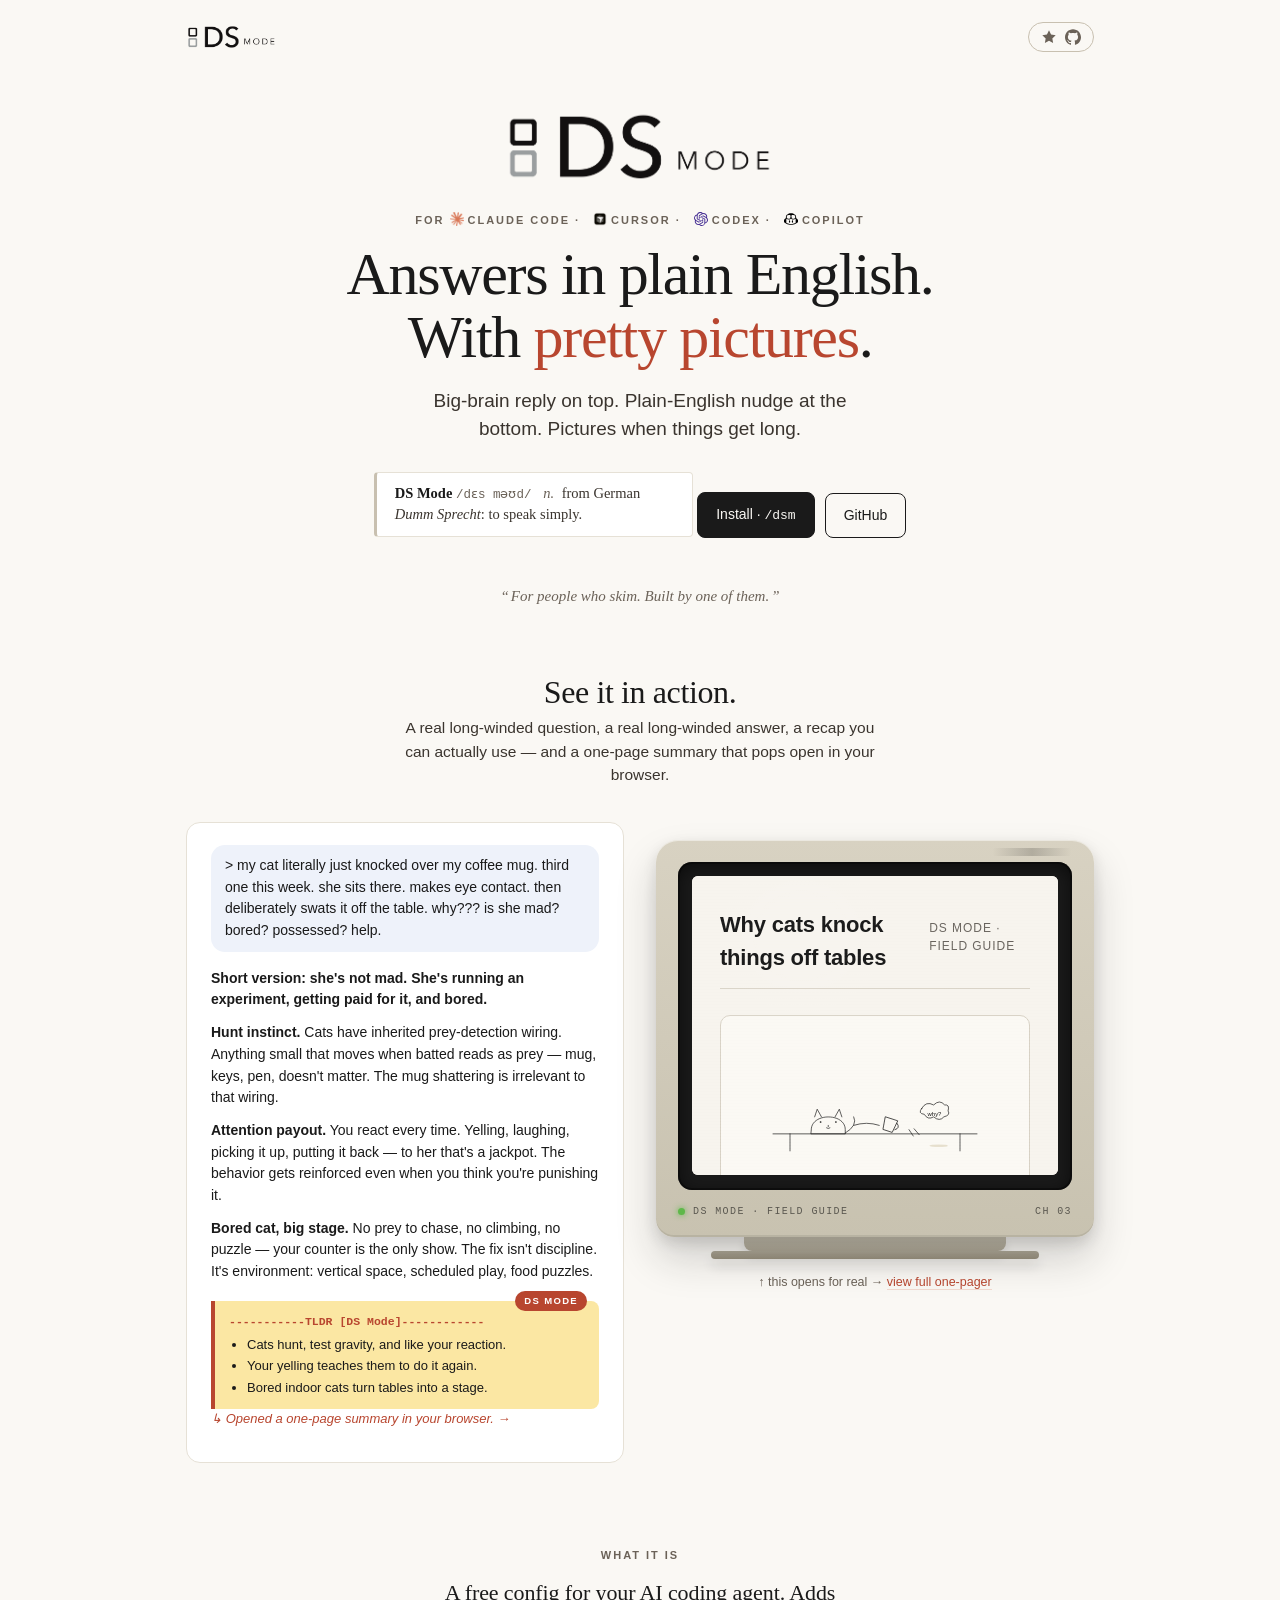
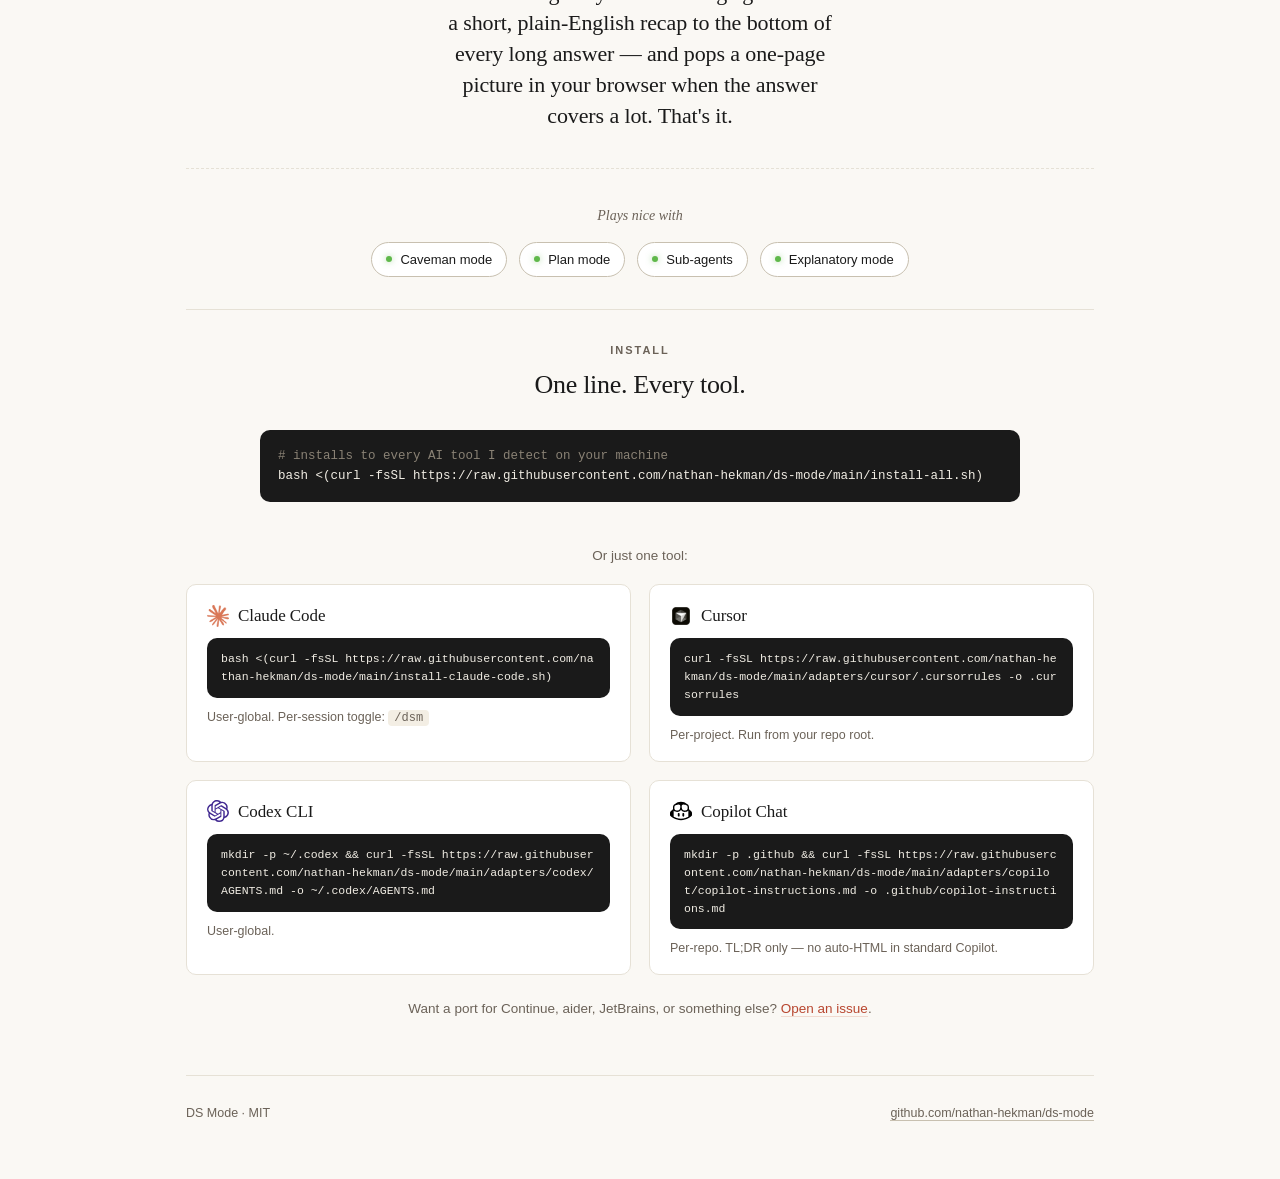
==== docs/index.html @ bc140c91 "DS Mode: initial commit Plain-English output style for Claude Code, Cursor, Codex, and Copilot. Adds" ====
<!doctype html>
<html lang="en">
<head>
<meta charset="utf-8">
<meta name="viewport" content="width=device-width, initial-scale=1">
<title>DS Mode — answers in plain English, with pretty pictures</title>
<meta name="description" content="A Claude Code output style that adds a plain-English TL;DR to every answer, plus an auto one-page visual when things get long. For people who skim.">

<!-- Open Graph (Slack, iMessage, Facebook, LinkedIn) -->
<meta property="og:type" content="website">
<meta property="og:url" content="https://nathan-hekman.github.io/ds-mode/">
<meta property="og:title" content="DS Mode — answers in plain English, with pretty pictures">
<meta property="og:description" content="A Claude Code output style that adds a plain-English TL;DR to every answer, plus an auto one-page visual when things get long.">
<meta property="og:image" content="https://nathan-hekman.github.io/ds-mode/assets/ds-mode-example.png">
<meta property="og:image:alt" content="DS Mode: a Claude Code reply with a plain-English TL;DR recap block at the bottom.">

<!-- Twitter / X -->
<meta name="twitter:card" content="summary_large_image">
<meta name="twitter:title" content="DS Mode — answers in plain English, with pretty pictures">
<meta name="twitter:description" content="A Claude Code output style that adds a plain-English TL;DR to every answer, plus an auto one-page visual when things get long.">
<meta name="twitter:image" content="https://nathan-hekman.github.io/ds-mode/assets/ds-mode-example.png">
<style>
  :root {
    --ink: #1a1a1a;
    --ink-soft: #3a342e;
    --paper: #faf8f4;
    --paper-2: #f3eee4;
    --rule: #e6e1d6;
    --rule-strong: #c8c0b0;
    --muted: #6b6258;
    --accent: #b8462f;
    --accent-soft: #f1d9cf;
    --highlight: #fbe7a3;
  }
  *, *::before, *::after { box-sizing: border-box; }
  img, svg, iframe, pre { max-width: 100%; }
  html, body {
    margin: 0; padding: 0;
    background: var(--paper); color: var(--ink);
    font-family: -apple-system, BlinkMacSystemFont, "SF Pro Text", "Helvetica Neue", Inter, sans-serif;
    font-size: 16px; line-height: 1.5;
    -webkit-font-smoothing: antialiased; -moz-osx-font-smoothing: grayscale;
    overflow-x: hidden;
  }
  ::selection { background: var(--highlight); }
  .wrap { max-width: 980px; margin: 0 auto; padding: 0 36px; }

  /* Top bar */
  .top { padding: 22px 0 0; }
  .top .row { display: flex; justify-content: space-between; align-items: center; }
  .brand { display: inline-flex; align-items: center; gap: 9px; text-decoration: none; color: var(--ink); }
  .brand img { display: block; height: 26px; width: auto; }
  .top a.ghlink { display: inline-flex; align-items: center; gap: 8px; color: var(--muted); padding: 6px 12px; border: 1px solid var(--rule-strong); border-radius: 999px; text-decoration: none; line-height: 0; }
  .top a.ghlink svg { display: block; width: 16px; height: 16px; }
  .top a.ghlink:hover { color: var(--ink); border-color: var(--ink); }

  /* HERO */
  .hero { padding: 56px 0 36px; text-align: center; position: relative; }
  .hero-logo { display: block; margin: 0 auto 26px; height: 78px; width: auto; max-width: 80%; }
  .kicker { font-size: 11px; letter-spacing: 0.18em; text-transform: uppercase; color: var(--muted); font-weight: 600; margin: 0 0 14px; }
  h1 { font-family: "Georgia", serif; font-weight: 500; font-size: 60px; line-height: 1.05; letter-spacing: -0.022em; margin: 0 auto 18px; max-width: none; white-space: normal; }
  h1 .accent { color: var(--accent); position: relative; display: inline-block; }
  h1 .accent::after { content: ""; position: absolute; left: -3%; right: -3%; bottom: 0.04em; height: 0.4em;
    background: var(--highlight); z-index: -1; transform: rotate(-0.4deg); }
  .subhead { font-size: 19px; color: var(--ink-soft); max-width: 44ch; margin: 0 auto 28px; }
  .etym {
    display: inline-block;
    margin: 0 auto 26px;
    padding: 10px 18px;
    background: #fff;
    border: 1px solid var(--rule);
    border-left: 3px solid var(--rule-strong);
    border-radius: 4px;
    font-family: "Georgia", serif;
    font-size: 14.5px;
    color: var(--ink-soft);
    text-align: left;
    max-width: 44ch;
  }
  .etym .term { font-weight: 600; color: var(--ink); }
  .etym .pos { font-style: italic; color: var(--muted); margin: 0 4px; }
  .etym .ipa { font-family: "SF Mono", Menlo, Consolas, monospace; font-size: 12.5px; color: var(--muted); margin-right: 4px; }
  .etym .src { font-style: italic; }
  .cta { display: inline-flex; gap: 10px; align-items: center; flex-wrap: wrap; justify-content: center; }
  .btn { display: inline-block; padding: 11px 18px; border-radius: 8px; font-size: 14px; font-weight: 500;
         text-decoration: none; border: 1px solid var(--ink); color: var(--paper); background: var(--ink);
         transition: transform 0.06s ease; }
  .btn:hover { transform: translateY(-1px); }
  .btn.ghost { background: transparent; color: var(--ink); }
  .btn .mono { font-family: "SF Mono", Menlo, Consolas, monospace; font-size: 13px; }
  .pitch-line { font-family: "Georgia", serif; font-style: italic; font-size: 15px; color: var(--muted); margin: 22px auto 0; max-width: 50ch; }
  .pitch-line::before { content: "“"; margin-right: 2px; }
  .pitch-line::after  { content: "”"; margin-left: 2px; }

  /* SEE IT IN ACTION */
  .action { padding: 30px 0 64px; }
  .action h2 { font-family: "Georgia", serif; font-weight: 500; font-size: 32px; line-height: 1.15; letter-spacing: -0.012em; margin: 0 0 6px; text-align: center; }
  .action .lede { text-align: center; color: var(--ink-soft); font-size: 15.5px; max-width: 56ch; margin: 0 auto 36px; }
  .action .stage { display: grid; grid-template-columns: minmax(0, 1fr) minmax(0, 1fr); gap: 32px; align-items: start; position: relative; }
  .action .chat { background: #fff; border: 1px solid var(--rule); border-radius: 14px; padding: 22px 24px; font-size: 14px; line-height: 1.55; min-width: 0; }
  .action .chat .user-bubble { display: block; background: #eef2fa; padding: 10px 14px; border-radius: 14px; margin: 0 0 16px; font-size: 14px; max-width: 100%; }
  .action .chat .resp p { margin: 0 0 11px; }
  .action .chat .resp p strong { font-weight: 600; }
  .action .chat .tldr-box { margin: 18px 0 0; padding: 12px 14px 10px; background: var(--highlight); border-left: 4px solid var(--accent); border-radius: 0 8px 8px 0; position: relative; }
  .action .chat .tldr-box .tag { position: absolute; top: -10px; right: 12px; background: var(--accent); color: #fff; font-size: 9.5px; letter-spacing: 0.14em; text-transform: uppercase; font-weight: 700; padding: 3px 9px; border-radius: 999px; }
  .action .chat .tldr-box .head { display: block; font-family: "SF Mono", Menlo, Consolas, monospace; color: var(--accent); font-weight: 600; font-size: 11.5px; margin-bottom: 4px; }
  .action .chat .tldr-box ul { margin: 0; padding-left: 18px; font-size: 13px; line-height: 1.5; }
  .action .chat .tldr-box li { margin: 2px 0; }
  .action .chat .opened { margin: 14px 0 0; font-size: 13px; color: var(--accent); font-style: italic; position: relative; }
  .action .chat .opened::before { content: "↳ "; }

  /* CRT */
  .crt-wrap { position: relative; padding-top: 18px; }
  .crt {
    background: linear-gradient(180deg, #d8d2c2 0%, #c8c2b0 100%);
    border-radius: 22px 22px 18px 18px;
    padding: 22px 22px 18px;
    box-shadow:
      inset 0 1px 0 rgba(255,255,255,0.5),
      inset 0 -2px 0 rgba(0,0,0,0.08),
      0 22px 40px rgba(26,26,26,0.18),
      0 6px 14px rgba(26,26,26,0.12);
    position: relative;
  }
  .crt::before {
    content: "";
    position: absolute;
    top: 8px; right: 22px;
    width: 80px; height: 8px;
    background: linear-gradient(90deg, transparent 0%, rgba(0,0,0,0.18) 50%, transparent 100%);
    border-radius: 4px;
  }
  .crt-screen {
    position: relative;
    background: #1a1a1a;
    border-radius: 14px;
    padding: 14px;
    box-shadow: inset 0 0 0 2px rgba(0,0,0,0.4), inset 0 4px 18px rgba(0,0,0,0.6);
    overflow: hidden;
  }
  .crt-screen::after {
    content: "";
    position: absolute; inset: 14px;
    pointer-events: none;
    background:
      repeating-linear-gradient(0deg, rgba(0,0,0,0.06) 0px, rgba(0,0,0,0.06) 1px, transparent 1px, transparent 3px),
      radial-gradient(ellipse at 30% 20%, rgba(255,255,255,0.08) 0%, transparent 60%);
    border-radius: 6px;
    mix-blend-mode: overlay;
    z-index: 2;
  }
  .crt-iframe-wrap {
    position: relative;
    width: 100%;
    aspect-ratio: 880 / 720;
    background: #f7f4ee;
    border-radius: 6px;
    overflow: hidden;
    z-index: 1;
    container-type: inline-size;
  }
  .crt-iframe-wrap iframe {
    position: absolute;
    top: 0; left: 0;
    width: 880px;
    height: 720px;
    border: 0;
    transform-origin: top left;
    transform: scale(calc(100cqw / 880));
    pointer-events: none;
    will-change: transform;
  }
  /* Fallback for browsers without container queries (iOS Safari < 16). JS
     also re-applies a precise scale at end of body. */
  @supports not (container-type: inline-size) {
    .crt-iframe-wrap iframe { transform: scale(0.40); }
  }
  .crt-meta {
    display: flex; justify-content: space-between; align-items: center;
    margin-top: 14px;
    font-family: "SF Mono", Menlo, Consolas, monospace;
    font-size: 10px; letter-spacing: 0.14em; text-transform: uppercase;
    color: rgba(0,0,0,0.55);
  }
  .crt-meta .led { display: inline-flex; align-items: center; gap: 8px; }
  .crt-meta .led::before {
    content: ""; width: 7px; height: 7px; border-radius: 50%;
    background: #5fb84a;
    box-shadow: 0 0 6px #5fb84a;
  }
  .crt-stand {
    width: 60%; margin: 0 auto;
    height: 14px;
    background: linear-gradient(180deg, #c8c2b0 0%, #aea796 100%);
    border-radius: 0 0 8px 8px;
    box-shadow: 0 6px 10px rgba(26,26,26,0.12);
  }
  .crt-base {
    width: 75%; margin: 0 auto;
    height: 8px;
    background: linear-gradient(180deg, #aea796 0%, #968e7c 100%);
    border-radius: 4px;
    box-shadow: 0 8px 12px rgba(26,26,26,0.1);
  }
  .crt-link {
    display: block; margin: 14px auto 0; text-align: center;
    font-size: 12.5px; color: var(--muted);
  }
  .crt-link a { color: var(--accent); text-decoration: none; border-bottom: 1px solid var(--accent-soft); }
  .crt-link a:hover { color: var(--ink); border-bottom-color: var(--ink); }

  /* TILES */

  /* WHAT IT IS */
  .whatitis { padding: 20px 0 36px; text-align: center; }
  .whatitis .kicker { margin-bottom: 14px; }
  .whatitis-body { font-family: "Georgia", serif; font-size: 22px; line-height: 1.4; color: var(--ink); max-width: 36ch; margin: 0 auto; letter-spacing: -0.005em; }

  /* PLAYS NICE WITH */
  .compat { padding: 8px 0 32px; text-align: center; border-top: 1px dashed var(--rule); }
  .compat-label { font-family: "Georgia", serif; font-style: italic; font-size: 14px; color: var(--muted); margin: 28px 0 16px; }
  .compat-row { display: flex; flex-wrap: wrap; justify-content: center; gap: 10px 12px; }
  .chip {
    display: inline-flex; align-items: center; gap: 8px;
    padding: 7px 14px;
    border: 1px solid var(--rule-strong);
    border-radius: 999px;
    background: #fff;
    font-size: 13px;
    color: var(--ink);
  }
  .chip .dot {
    width: 6px; height: 6px; border-radius: 50%;
    background: #5fb84a;
    box-shadow: 0 0 6px rgba(95,184,74,0.5);
  }

  /* INSTALL */
  .install { padding: 32px 0 56px; text-align: center; border-top: 1px solid var(--rule); }
  .install .kicker { margin-bottom: 6px; }
  .install h2 { font-family: "Georgia", serif; font-weight: 500; font-size: 26px; letter-spacing: -0.012em; margin: 0 0 26px; }
  .install-grid { display: grid; grid-template-columns: repeat(2, minmax(0, 1fr)); gap: 18px; text-align: left; }
  .install-card { border: 1px solid var(--rule); border-radius: 10px; background: #fff; padding: 18px 20px 16px; display: flex; flex-direction: column; }
  .install-card h4 { font-family: "Georgia", serif; font-weight: 500; font-size: 17px; letter-spacing: -0.005em; margin: 0 0 10px; display: flex; align-items: center; gap: 9px; }
  .install-card h4 img { width: 22px; height: 22px; display: block; object-fit: contain; }
  .kicker .ki { width: 14px; height: 14px; display: inline-block; vertical-align: -2px; object-fit: contain; margin: 0 4px 0 8px; }
  .kicker .ki:first-of-type { margin-left: 0; }
  .install-card .code-block { display: block; min-width: 0; margin: 0 0 10px; padding: 12px 14px; font-size: 11.5px; line-height: 1.55; white-space: pre; overflow-x: auto; }
  .install-all { max-width: 760px; margin: 0 auto; }
  .install-all .code-block { display: block; min-width: 0; padding: 16px 18px; font-size: 12.5px; line-height: 1.6; text-align: left; }
  .code-block.one-line { white-space: pre-wrap; word-break: break-all; overflow-wrap: anywhere; overflow-x: auto; }
  .install-card { overflow: hidden; }
  .install-all { overflow: hidden; }
  .install-card .install-note { font-size: 12.5px; color: var(--muted); margin: 0; }
  .install-card .install-note code { font-family: "SF Mono", Menlo, Consolas, monospace; background: var(--paper-2); padding: 1px 6px; border-radius: 4px; font-size: 12px; }
  .code-block { display: inline-block; text-align: left; background: #1a1a1a; color: #f1ede4; border-radius: 10px; padding: 16px 22px;
    font-family: "SF Mono", Menlo, Consolas, monospace; font-size: 13px; line-height: 1.65; margin: 0 0 12px; min-width: 360px; }
  .code-block .c { color: #8a8275; }
  .code-block .k { color: #d6b07a; }
  .install .note { color: var(--muted); font-size: 13.5px; margin: 8px 0 0; }
  .install .note code { font-family: "SF Mono", Menlo, Consolas, monospace; background: var(--paper-2); padding: 1px 6px; border-radius: 4px; font-size: 12.5px; }

  /* FOOTER */
  .foot { padding: 28px 0 56px; border-top: 1px solid var(--rule); display: flex; justify-content: space-between; align-items: center; color: var(--muted); font-size: 12.5px; }
  .foot a { color: var(--muted); text-decoration: none; border-bottom: 1px solid var(--rule-strong); }
  .foot a:hover { color: var(--ink); border-bottom-color: var(--ink); }

  @media (max-width: 760px) {
    .wrap { padding: 0 24px; }
    h1 { font-size: 42px; }
    .install-grid { grid-template-columns: minmax(0, 1fr); gap: 16px; }
    .action .stage { grid-template-columns: minmax(0, 1fr); gap: 32px; }
    .hero { padding: 56px 0 44px; }
    .hero-logo { height: 70px; margin-bottom: 24px; }
    .kicker { font-size: 10.5px; letter-spacing: 0.16em; margin-bottom: 22px; }
    .kicker .ki { width: 12px; height: 12px; margin: 0 4px 0 6px; vertical-align: -1px; }
    .kicker .kicker-for { display: none; }
    .subhead { font-size: 17px; line-height: 1.5; margin-bottom: 30px; }
    .pitch-line { font-size: 14px; margin-top: 24px; }
    section { padding: 56px 0; }
    .action { padding: 24px 0 56px; }
    .action h2 { font-size: 28px; margin-bottom: 10px; }
    .action .lede { font-size: 15px; line-height: 1.55; margin-bottom: 32px; }
    .install h2 { font-size: 24px; margin-bottom: 28px; }
    .install-card { padding: 18px 20px 16px; }
    .install-card .code-block { font-size: 11px; padding: 12px 14px; }
    .top { padding: 20px 0 0; }
  }
  @media (max-width: 480px) {
    .wrap { padding: 0 20px; }
    h1 { font-size: 34px; line-height: 1.05; max-width: 100%; margin-bottom: 22px; }
    .hero { padding: 44px 0 36px; }
    .hero-logo { height: 56px; margin-bottom: 22px; }
    .kicker { font-size: 10px; letter-spacing: 0.14em; }
    .kicker .ki { display: none; }
    .subhead, .pitch-line, .action .lede { max-width: 100%; }
    .subhead { font-size: 16px; }
    .crt { padding: 16px 16px 14px; border-radius: 18px 18px 14px 14px; }
    .crt-screen { padding: 10px; }
    .crt-meta { font-size: 9px; margin-top: 10px; }
    .action .chat { padding: 20px 22px; font-size: 14px; }
    .action .chat .user-bubble { padding: 12px 16px; margin-bottom: 18px; }
    .action .chat .resp p { margin-bottom: 11px; line-height: 1.55; }
    .install-all .code-block { font-size: 10.5px; padding: 12px 14px; word-break: break-all; }
    .install-card .code-block { font-size: 10.5px; padding: 10px 12px; word-break: break-all; }
    .top a.ghlink { padding: 5px 10px; }
    .top a.ghlink svg { width: 14px; height: 14px; }
    section { padding: 44px 0; }
  }
</style>
</head>
<body>

<header class="top">
  <div class="wrap row">
    <a class="brand" href="/ds-mode/">
      <img src="assets/ds-mode-logo.png" alt="DS Mode">
    </a>
    <a class="ghlink" href="https://github.com/nathan-hekman/ds-mode" target="_blank" rel="noopener" aria-label="Star on GitHub">
      <svg viewBox="0 0 24 24" fill="currentColor" aria-hidden="true"><path d="M12 2l3.09 6.26L22 9.27l-5 4.87 1.18 6.88L12 17.77l-6.18 3.25L7 14.14 2 9.27l6.91-1.01L12 2z"/></svg>
      <svg viewBox="0 0 24 24" fill="currentColor" aria-hidden="true"><path d="M12 .297c-6.63 0-12 5.373-12 12 0 5.303 3.438 9.8 8.205 11.385.6.113.82-.258.82-.577 0-.285-.01-1.04-.015-2.04-3.338.724-4.042-1.61-4.042-1.61-.546-1.385-1.335-1.755-1.335-1.755-1.087-.744.084-.729.084-.729 1.205.084 1.838 1.236 1.838 1.236 1.07 1.835 2.809 1.305 3.495.998.108-.776.417-1.305.76-1.605-2.665-.305-5.467-1.334-5.467-5.93 0-1.31.465-2.38 1.235-3.22-.135-.303-.54-1.523.105-3.176 0 0 1.005-.322 3.3 1.23.96-.267 1.98-.4 3-.405 1.02.005 2.04.138 3 .405 2.28-1.552 3.285-1.23 3.285-1.23.645 1.653.24 2.873.12 3.176.765.84 1.23 1.91 1.23 3.22 0 4.61-2.805 5.625-5.475 5.92.42.36.81 1.096.81 2.22 0 1.606-.015 2.896-.015 3.286 0 .315.21.69.825.57C20.565 22.092 24 17.592 24 12.297c0-6.627-5.373-12-12-12"/></svg>
    </a>
  </div>
</header>

<div class="wrap">

  <!-- HERO -->
  <section class="hero">
    <img class="hero-logo" src="assets/ds-mode-logo.png" alt="DS Mode">
    <p class="kicker"><span class="kicker-for">For </span><img class="ki" src="assets/icon-claude.png" alt="">Claude Code · <img class="ki" src="assets/icon-cursor.png" alt="">Cursor · <img class="ki" src="assets/icon-codex.svg" alt="">Codex · <img class="ki" src="assets/icon-copilot.svg" alt="">Copilot</p>
    <h1>Answers in plain English.<br>With <span class="accent">pretty pictures</span>.</h1>
    <p class="subhead">Big-brain reply on top. Plain-English nudge at the bottom. Pictures when things get long.</p>
    <p class="etym">
      <span class="term">DS Mode</span>
      <span class="ipa">/dɛs məʊd/</span>
      <span class="pos">n.</span>
      from German <span class="src">Dumm Sprecht</span>: to speak simply.
    </p>
    <div class="cta">
      <a class="btn" href="#install">Install · <span class="mono">/dsm</span></a>
      <a class="btn ghost" href="https://github.com/nathan-hekman/ds-mode" target="_blank" rel="noopener">GitHub</a>
    </div>
    <p class="pitch-line">For people who skim. Built by one of them.</p>
  </section>

  <!-- SEE IT IN ACTION -->
  <section class="action">
    <h2>See it in action.</h2>
    <p class="lede">A real long-winded question, a real long-winded answer, a recap you can actually use — and a one-page summary that pops open in your browser.</p>

    <div class="stage">
      <!-- Chat thread -->
      <div class="chat">
        <div class="user-bubble">&gt; my cat literally just knocked over my coffee mug. third one this week. she sits there. makes eye contact. then deliberately swats it off the table. why??? is she mad? bored? possessed? help.</div>

        <div class="resp">
          <p><strong>Short version: she's not mad. She's running an experiment, getting paid for it, and bored.</strong></p>
          <p><strong>Hunt instinct.</strong> Cats have inherited prey-detection wiring. Anything small that moves when batted reads as prey — mug, keys, pen, doesn't matter. The mug shattering is irrelevant to that wiring.</p>
          <p><strong>Attention payout.</strong> You react every time. Yelling, laughing, picking it up, putting it back — to her that's a jackpot. The behavior gets reinforced even when you think you're punishing it.</p>
          <p><strong>Bored cat, big stage.</strong> No prey to chase, no climbing, no puzzle — your counter is the only show. The fix isn't discipline. It's environment: vertical space, scheduled play, food puzzles.</p>

          <div class="tldr-box">
            <span class="tag">DS Mode</span>
            <span class="head">-----------TLDR [DS Mode]------------</span>
            <ul>
              <li>Cats hunt, test gravity, and like your reaction.</li>
              <li>Your yelling teaches them to do it again.</li>
              <li>Bored indoor cats turn tables into a stage.</li>
            </ul>
          </div>
          <p class="opened">Opened a one-page summary in your browser. →</p>
        </div>
      </div>

      <!-- CRT mock with the actual one-pager inside -->
      <div class="crt-wrap">
        <div class="crt">
          <div class="crt-screen">
            <div class="crt-iframe-wrap">
              <iframe src="example-cat-popup.html" title="DS Mode one-page summary: Why cats knock things off tables" scrolling="no" sandbox="allow-same-origin"></iframe>
            </div>
          </div>
          <div class="crt-meta">
            <span class="led">DS Mode · field guide</span>
            <span>CH 03</span>
          </div>
        </div>
        <div class="crt-stand"></div>
        <div class="crt-base"></div>
        <p class="crt-link">↑ this opens for real → <a href="example-cat-popup.html" target="_blank" rel="noopener">view full one-pager</a></p>
      </div>
    </div>
  </section>

  <!-- WHAT IT IS -->
  <section class="whatitis">
    <p class="kicker">What it is</p>
    <p class="whatitis-body">A free config for your AI coding agent. Adds a short, plain-English recap to the bottom of every long answer — and pops a one-page picture in your browser when the answer covers a lot. That's it.</p>
  </section>

  <!-- PLAYS NICE WITH -->
  <section class="compat">
    <p class="compat-label">Plays nice with</p>
    <div class="compat-row">
      <span class="chip"><span class="dot"></span>Caveman mode</span>
      <span class="chip"><span class="dot"></span>Plan mode</span>
      <span class="chip"><span class="dot"></span>Sub-agents</span>
      <span class="chip"><span class="dot"></span>Explanatory mode</span>
    </div>
  </section>

  <!-- INSTALL -->
  <section class="install" id="install">
    <p class="kicker">Install</p>
    <h2>One line. Every tool.</h2>

    <div class="install-all">
<pre class="code-block one-line"><span class="c"># installs to every AI tool I detect on your machine</span>
bash &lt;(curl -fsSL https://raw.githubusercontent.com/nathan-hekman/ds-mode/main/install-all.sh)</pre>
    </div>

    <p class="note" style="margin: 32px 0 18px;">Or just one tool:</p>

    <div class="install-grid">
      <div class="install-card">
        <h4><img src="assets/icon-claude.png" alt="">Claude Code</h4>
<pre class="code-block one-line">bash &lt;(curl -fsSL https://raw.githubusercontent.com/nathan-hekman/ds-mode/main/install-claude-code.sh)</pre>
        <p class="install-note">User-global. Per-session toggle: <code>/dsm</code></p>
      </div>

      <div class="install-card">
        <h4><img src="assets/icon-cursor.png" alt="">Cursor</h4>
<pre class="code-block one-line">curl -fsSL https://raw.githubusercontent.com/nathan-hekman/ds-mode/main/adapters/cursor/.cursorrules -o .cursorrules</pre>
        <p class="install-note">Per-project. Run from your repo root.</p>
      </div>

      <div class="install-card">
        <h4><img src="assets/icon-codex.svg" alt="">Codex CLI</h4>
<pre class="code-block one-line">mkdir -p ~/.codex && curl -fsSL https://raw.githubusercontent.com/nathan-hekman/ds-mode/main/adapters/codex/AGENTS.md -o ~/.codex/AGENTS.md</pre>
        <p class="install-note">User-global.</p>
      </div>

      <div class="install-card">
        <h4><img src="assets/icon-copilot.svg" alt="">Copilot Chat</h4>
<pre class="code-block one-line">mkdir -p .github && curl -fsSL https://raw.githubusercontent.com/nathan-hekman/ds-mode/main/adapters/copilot/copilot-instructions.md -o .github/copilot-instructions.md</pre>
        <p class="install-note">Per-repo. TL;DR only — no auto-HTML in standard Copilot.</p>
      </div>
    </div>

    <p class="note" style="margin-top:24px;">Want a port for Continue, aider, JetBrains, or something else? <a href="https://github.com/nathan-hekman/ds-mode/issues" target="_blank" rel="noopener" style="color:var(--accent); text-decoration:none; border-bottom:1px solid var(--accent-soft);">Open an issue</a>.</p>
  </section>

  <!-- FOOTER -->
  <footer class="foot">
    <span>DS Mode · MIT</span>
    <span><a href="https://github.com/nathan-hekman/ds-mode" target="_blank" rel="noopener">github.com/nathan-hekman/ds-mode</a></span>
  </footer>

</div>

<script>
  // Belt-and-suspenders scale for the CRT iframe. CSS container queries
  // handle this natively in modern browsers; this script is the fallback
  // for older iOS Safari + a re-run hook for layout shifts after load.
  (function () {
    var wrap = document.querySelector('.crt-iframe-wrap');
    var ifr = wrap && wrap.querySelector('iframe');
    if (!wrap || !ifr) return;
    var NATURAL = 880;
    var supportsContainerQ = false;
    try { supportsContainerQ = CSS && CSS.supports && CSS.supports('container-type: inline-size'); } catch (e) {}
    function fit() {
      var w = wrap.clientWidth;
      if (!w) return;
      // If container queries work, leave the CSS-driven scale alone — it
      // tracks the actual rendered width with no script involvement.
      if (supportsContainerQ) return;
      ifr.style.transform = 'scale(' + (w / NATURAL) + ')';
    }
    fit();
    if (ifr.addEventListener) ifr.addEventListener('load', fit);
    if (document.readyState !== 'complete') window.addEventListener('load', fit);
    window.addEventListener('resize', fit);
    window.addEventListener('orientationchange', fit);
    setTimeout(fit, 100);
    setTimeout(fit, 600);
    if (typeof ResizeObserver === 'function') {
      try { new ResizeObserver(fit).observe(wrap); } catch (e) {}
    }
  })();
</script>
</body>
</html>
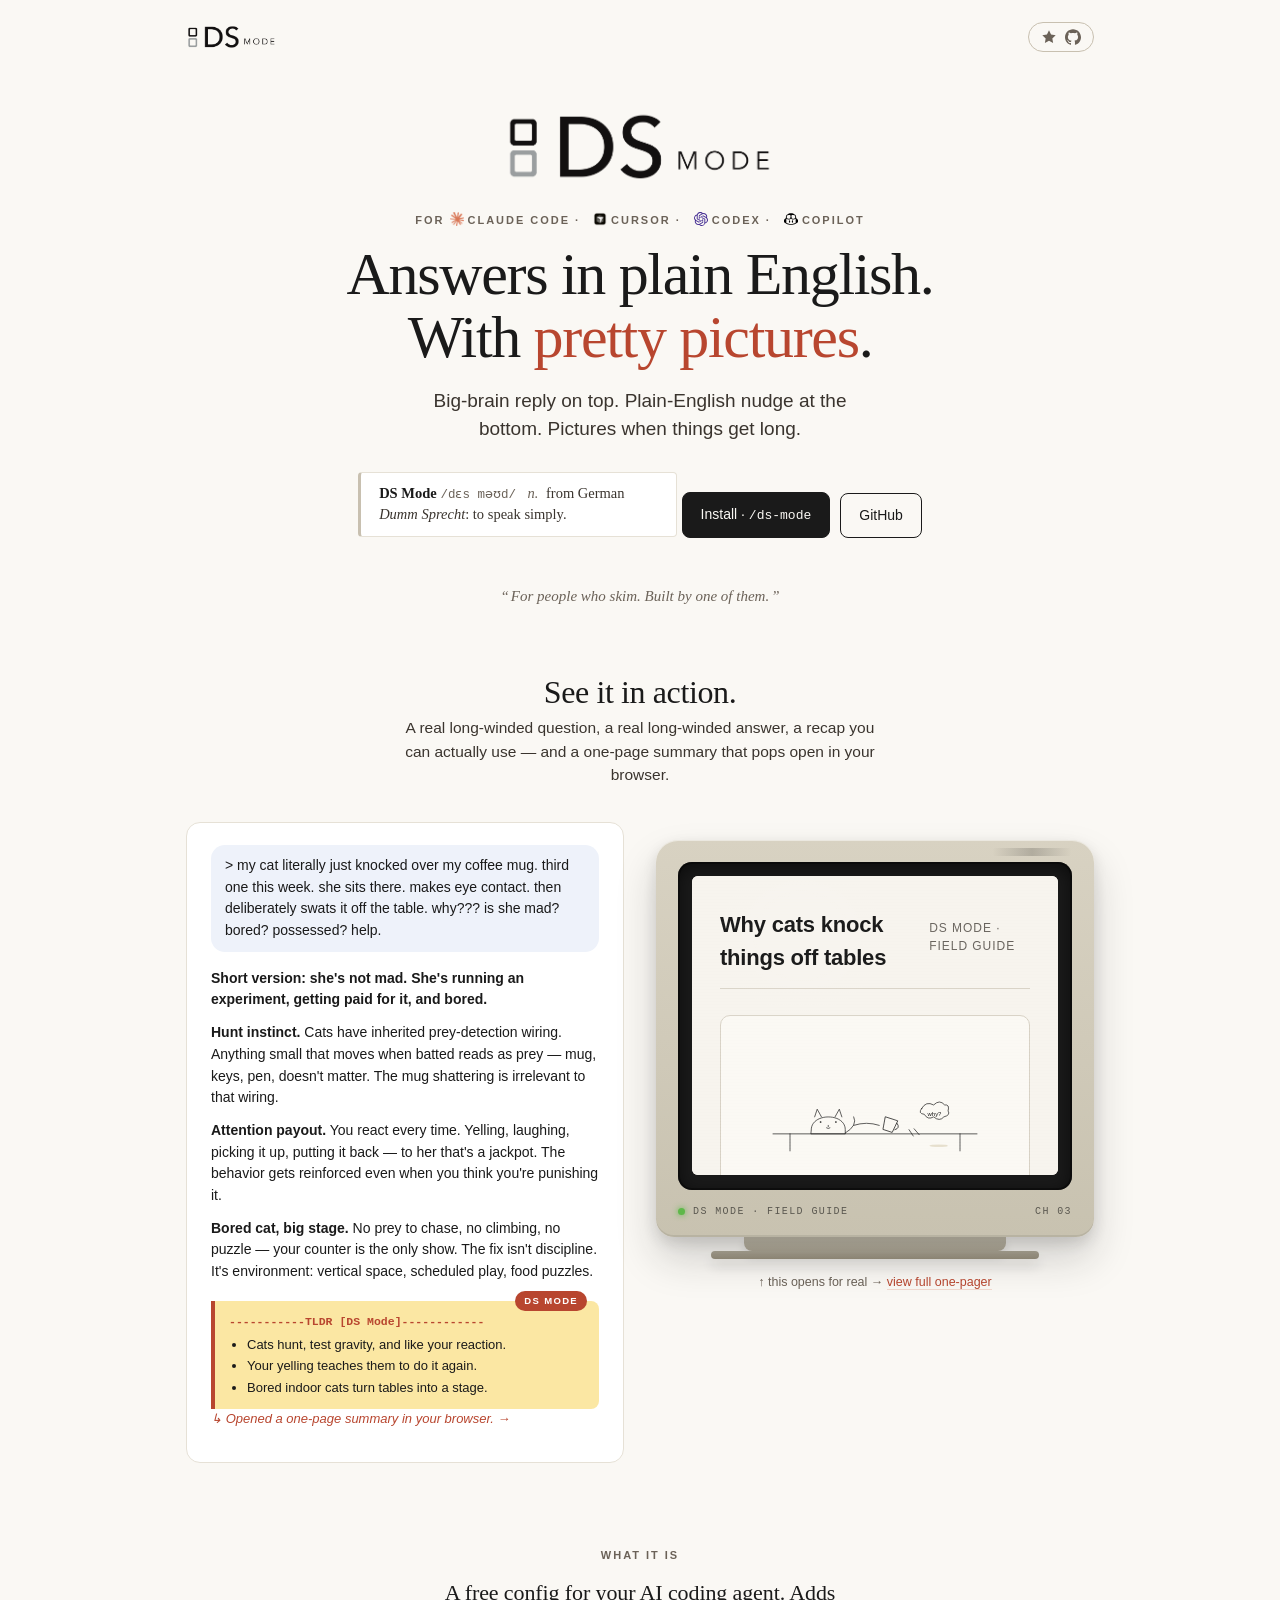
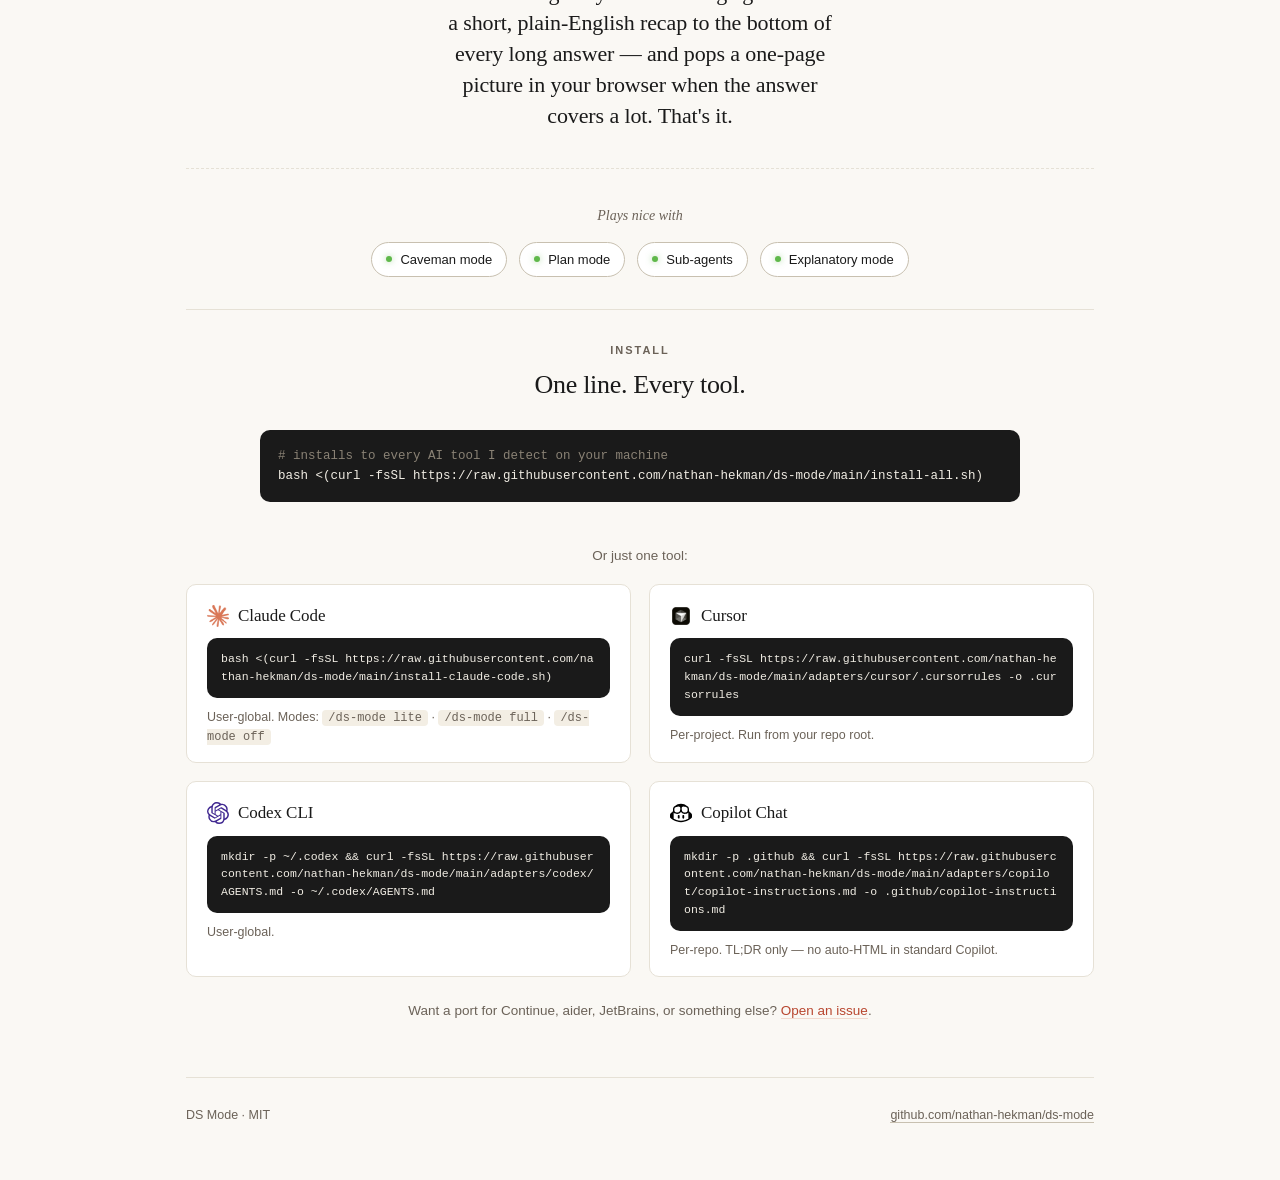
==== commit 604fa926: "docs: sync landing page to v1.0.0 (lite/full/off modes)" ====
--- a/docs/index.html
+++ b/docs/index.html
@@ -338,7 +338,7 @@
       from German <span class="src">Dumm Sprecht</span>: to speak simply.
     </p>
     <div class="cta">
-      <a class="btn" href="#install">Install · <span class="mono">/dsm</span></a>
+      <a class="btn" href="#install">Install · <span class="mono">/ds-mode</span></a>
       <a class="btn ghost" href="https://github.com/nathan-hekman/ds-mode" target="_blank" rel="noopener">GitHub</a>
     </div>
     <p class="pitch-line">For people who skim. Built by one of them.</p>
@@ -426,7 +426,7 @@
       <div class="install-card">
         <h4><img src="assets/icon-claude.png" alt="">Claude Code</h4>
 <pre class="code-block one-line">bash &lt;(curl -fsSL https://raw.githubusercontent.com/nathan-hekman/ds-mode/main/install-claude-code.sh)</pre>
-        <p class="install-note">User-global. Per-session toggle: <code>/dsm</code></p>
+        <p class="install-note">User-global. Modes: <code>/ds-mode lite</code> · <code>/ds-mode full</code> · <code>/ds-mode off</code></p>
       </div>
 
       <div class="install-card">
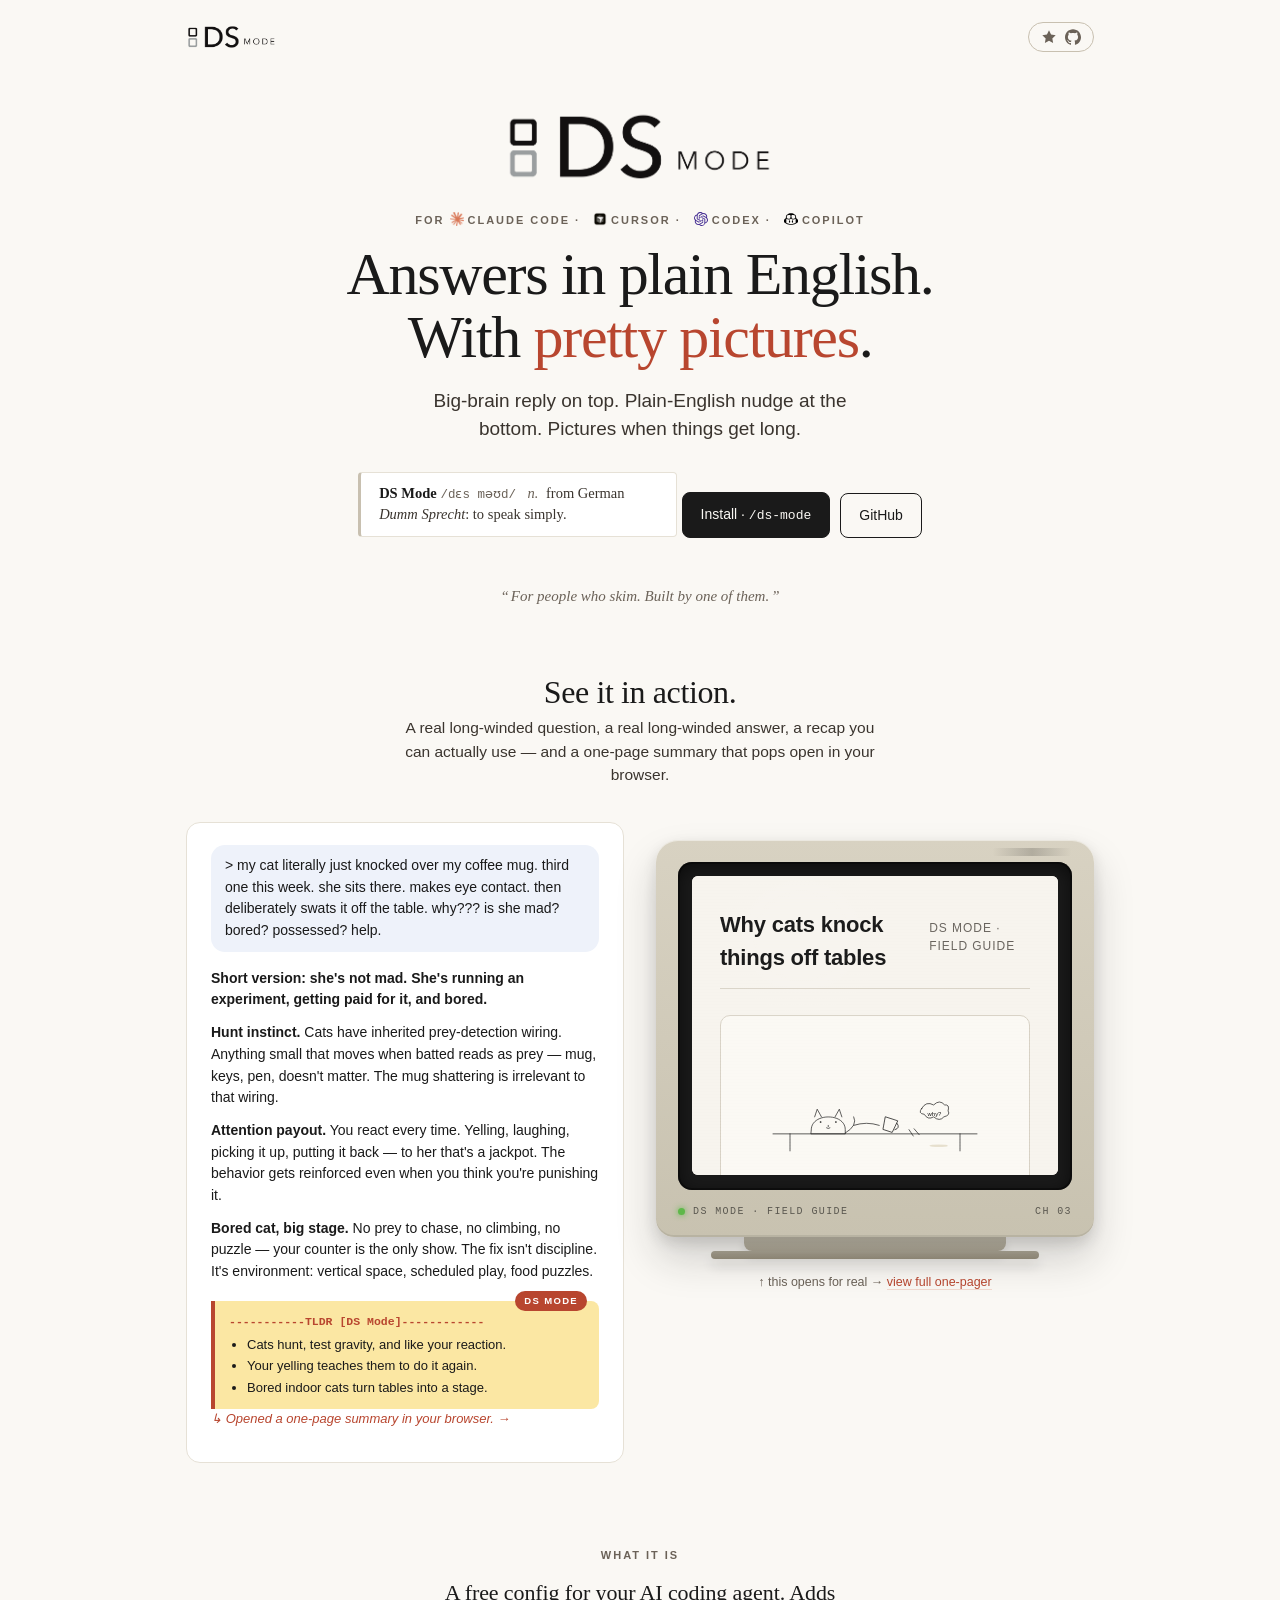
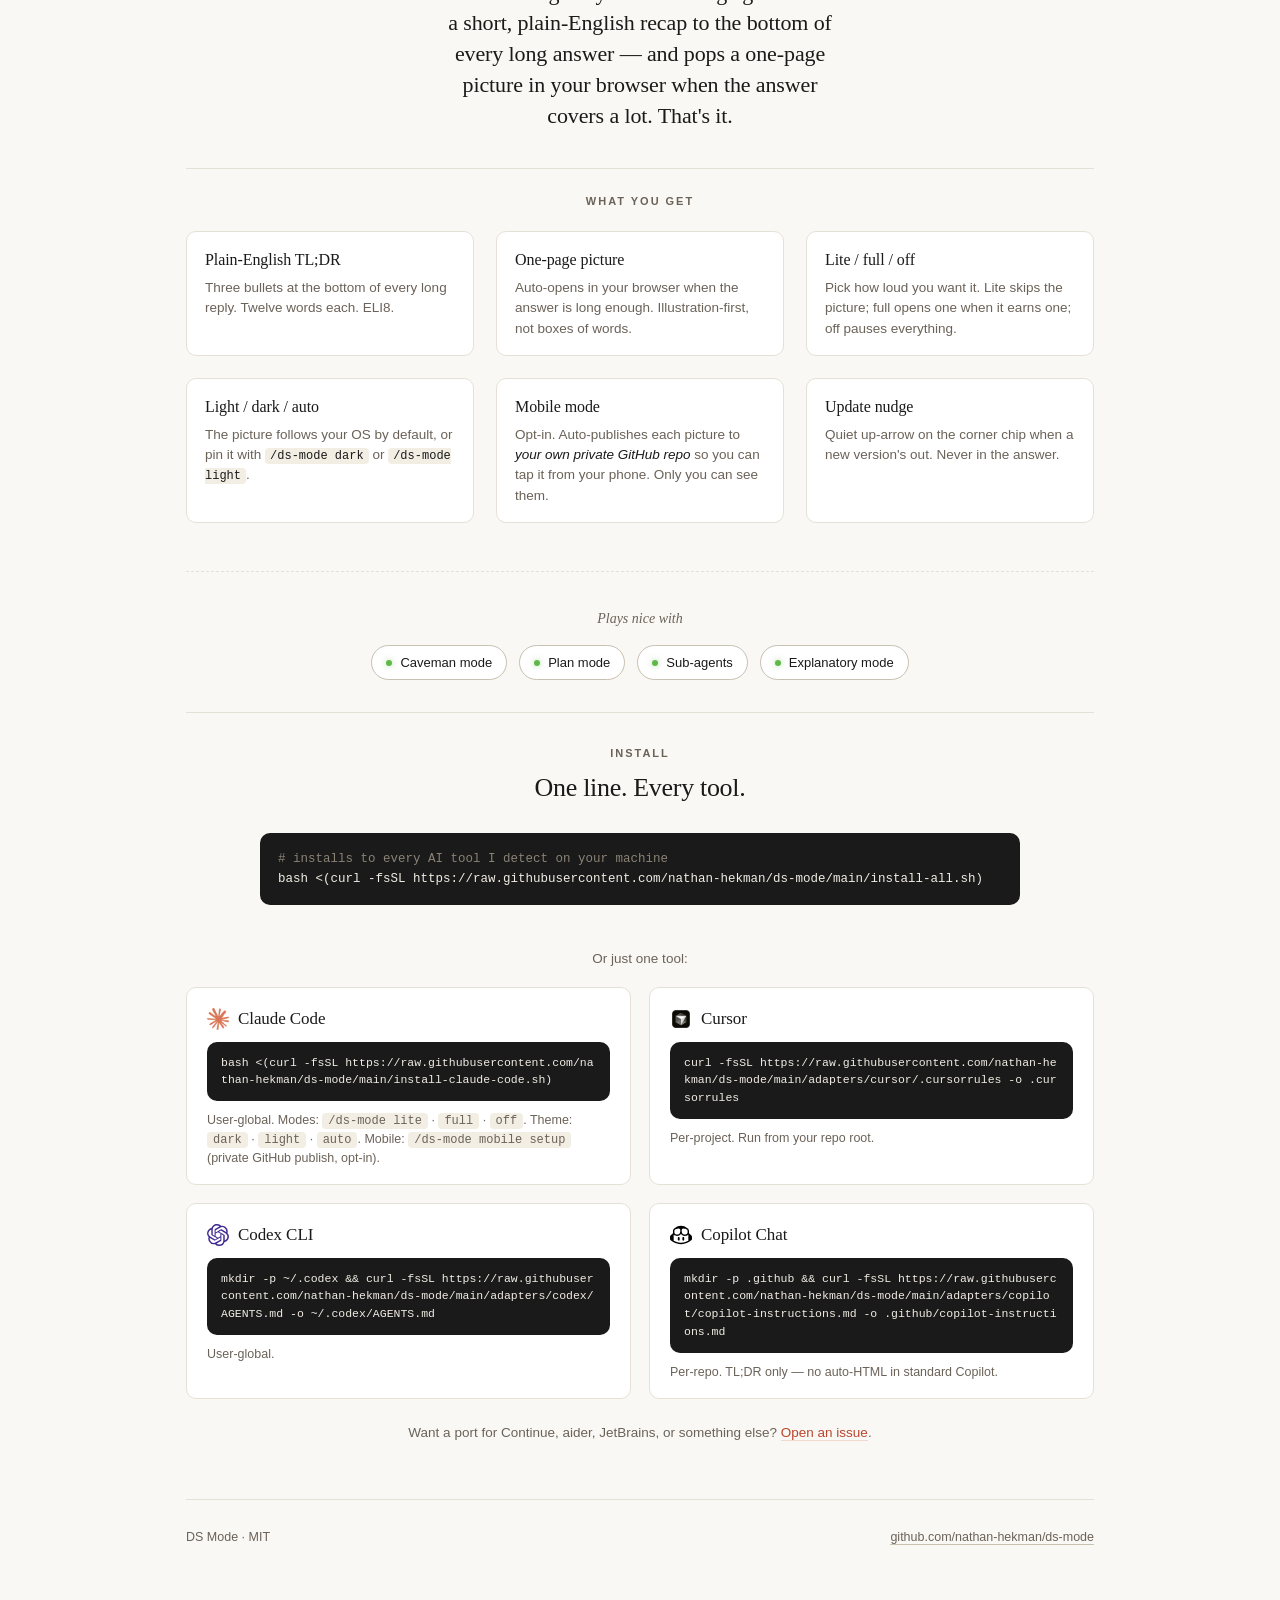
==== commit 1853fd3a: "docs: v1.4.0 sweep — README, INSTALL, landing page caught up Six versions of feature work without pr" ====
--- a/docs/index.html
+++ b/docs/index.html
@@ -4,20 +4,20 @@
 <meta charset="utf-8">
 <meta name="viewport" content="width=device-width, initial-scale=1">
 <title>DS Mode — answers in plain English, with pretty pictures</title>
-<meta name="description" content="A Claude Code output style that adds a plain-English TL;DR to every answer, plus an auto one-page visual when things get long. For people who skim.">
+<meta name="description" content="A Claude Code plugin (v1.0.0) that adds a plain-English TL;DR to every answer, plus an auto one-page visual when things get long. Modes: lite (TLDR only) · full (TLDR + auto HTML, default) · off. For people who skim.">
 
 <!-- Open Graph (Slack, iMessage, Facebook, LinkedIn) -->
 <meta property="og:type" content="website">
 <meta property="og:url" content="https://nathan-hekman.github.io/ds-mode/">
 <meta property="og:title" content="DS Mode — answers in plain English, with pretty pictures">
-<meta property="og:description" content="A Claude Code output style that adds a plain-English TL;DR to every answer, plus an auto one-page visual when things get long.">
+<meta property="og:description" content="A Claude Code plugin (v1.0.0) that adds a plain-English TL;DR to every answer, plus an auto one-page visual when things get long. Modes: lite · full · off.">
 <meta property="og:image" content="https://nathan-hekman.github.io/ds-mode/assets/ds-mode-example.png">
 <meta property="og:image:alt" content="DS Mode: a Claude Code reply with a plain-English TL;DR recap block at the bottom.">
 
 <!-- Twitter / X -->
 <meta name="twitter:card" content="summary_large_image">
 <meta name="twitter:title" content="DS Mode — answers in plain English, with pretty pictures">
-<meta name="twitter:description" content="A Claude Code output style that adds a plain-English TL;DR to every answer, plus an auto one-page visual when things get long.">
+<meta name="twitter:description" content="A Claude Code plugin (v1.0.0) that adds a plain-English TL;DR to every answer, plus an auto one-page visual when things get long. Modes: lite · full · off.">
 <meta name="twitter:image" content="https://nathan-hekman.github.io/ds-mode/assets/ds-mode-example.png">
 <style>
   :root {
@@ -233,6 +233,19 @@
     width: 6px; height: 6px; border-radius: 50%;
     background: #5fb84a;
     box-shadow: 0 0 6px rgba(95,184,74,0.5);
+  }
+
+  /* FEATURES */
+  .features { padding: 24px 0 48px; text-align: center; border-top: 1px solid var(--rule); }
+  .features .kicker { margin-bottom: 22px; }
+  .feature-grid { display: grid; grid-template-columns: repeat(3, minmax(0, 1fr)); gap: 22px; text-align: left; max-width: 920px; margin: 0 auto; }
+  .feature { padding: 16px 18px; border: 1px solid var(--rule); border-radius: 10px; background: #fff; }
+  .feature h4 { font-family: "Georgia", serif; font-weight: 500; font-size: 16px; letter-spacing: -0.005em; margin: 0 0 6px; color: var(--ink); }
+  .feature p { font-size: 13.5px; line-height: 1.5; color: var(--muted); margin: 0; }
+  .feature p code { font-family: "SF Mono", Menlo, Consolas, monospace; background: var(--paper-2); padding: 1px 5px; border-radius: 4px; font-size: 12px; color: var(--ink); }
+  .feature p em { color: var(--ink); font-style: italic; }
+  @media (max-width: 760px) {
+    .feature-grid { grid-template-columns: minmax(0, 1fr); gap: 14px; }
   }
 
   /* INSTALL */
@@ -399,6 +412,37 @@
     <p class="whatitis-body">A free config for your AI coding agent. Adds a short, plain-English recap to the bottom of every long answer — and pops a one-page picture in your browser when the answer covers a lot. That's it.</p>
   </section>
 
+  <!-- WHAT YOU GET -->
+  <section class="features">
+    <p class="kicker">What you get</p>
+    <div class="feature-grid">
+      <div class="feature">
+        <h4>Plain-English TL;DR</h4>
+        <p>Three bullets at the bottom of every long reply. Twelve words each. ELI8.</p>
+      </div>
+      <div class="feature">
+        <h4>One-page picture</h4>
+        <p>Auto-opens in your browser when the answer is long enough. Illustration-first, not boxes of words.</p>
+      </div>
+      <div class="feature">
+        <h4>Lite / full / off</h4>
+        <p>Pick how loud you want it. Lite skips the picture; full opens one when it earns one; off pauses everything.</p>
+      </div>
+      <div class="feature">
+        <h4>Light / dark / auto</h4>
+        <p>The picture follows your OS by default, or pin it with <code>/ds-mode dark</code> or <code>/ds-mode light</code>.</p>
+      </div>
+      <div class="feature">
+        <h4>Mobile mode</h4>
+        <p>Opt-in. Auto-publishes each picture to <em>your own private GitHub repo</em> so you can tap it from your phone. Only you can see them.</p>
+      </div>
+      <div class="feature">
+        <h4>Update nudge</h4>
+        <p>Quiet up-arrow on the corner chip when a new version's out. Never in the answer.</p>
+      </div>
+    </div>
+  </section>
+
   <!-- PLAYS NICE WITH -->
   <section class="compat">
     <p class="compat-label">Plays nice with</p>
@@ -426,7 +470,7 @@
       <div class="install-card">
         <h4><img src="assets/icon-claude.png" alt="">Claude Code</h4>
 <pre class="code-block one-line">bash &lt;(curl -fsSL https://raw.githubusercontent.com/nathan-hekman/ds-mode/main/install-claude-code.sh)</pre>
-        <p class="install-note">User-global. Modes: <code>/ds-mode lite</code> · <code>/ds-mode full</code> · <code>/ds-mode off</code></p>
+        <p class="install-note">User-global. Modes: <code>/ds-mode lite</code> · <code>full</code> · <code>off</code>. Theme: <code>dark</code> · <code>light</code> · <code>auto</code>. Mobile: <code>/ds-mode mobile setup</code> (private GitHub publish, opt-in).</p>
       </div>
 
       <div class="install-card">
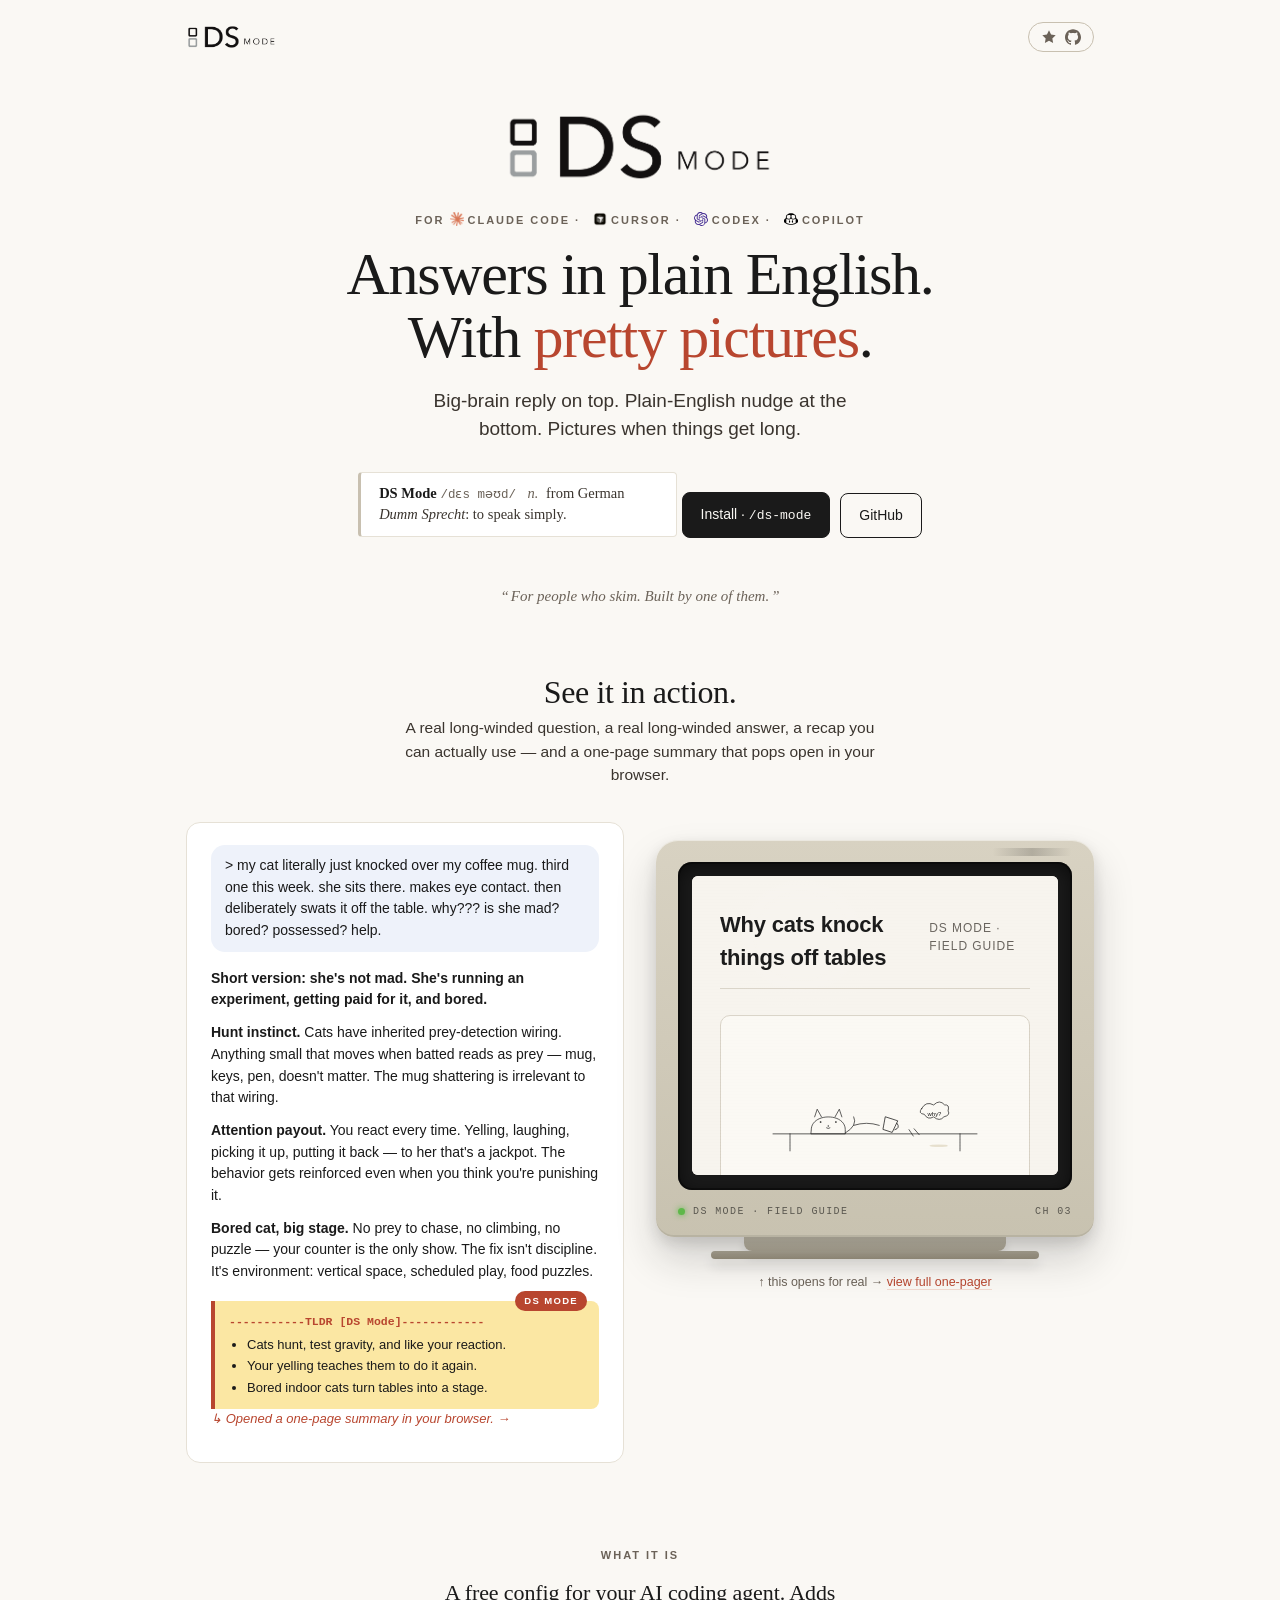
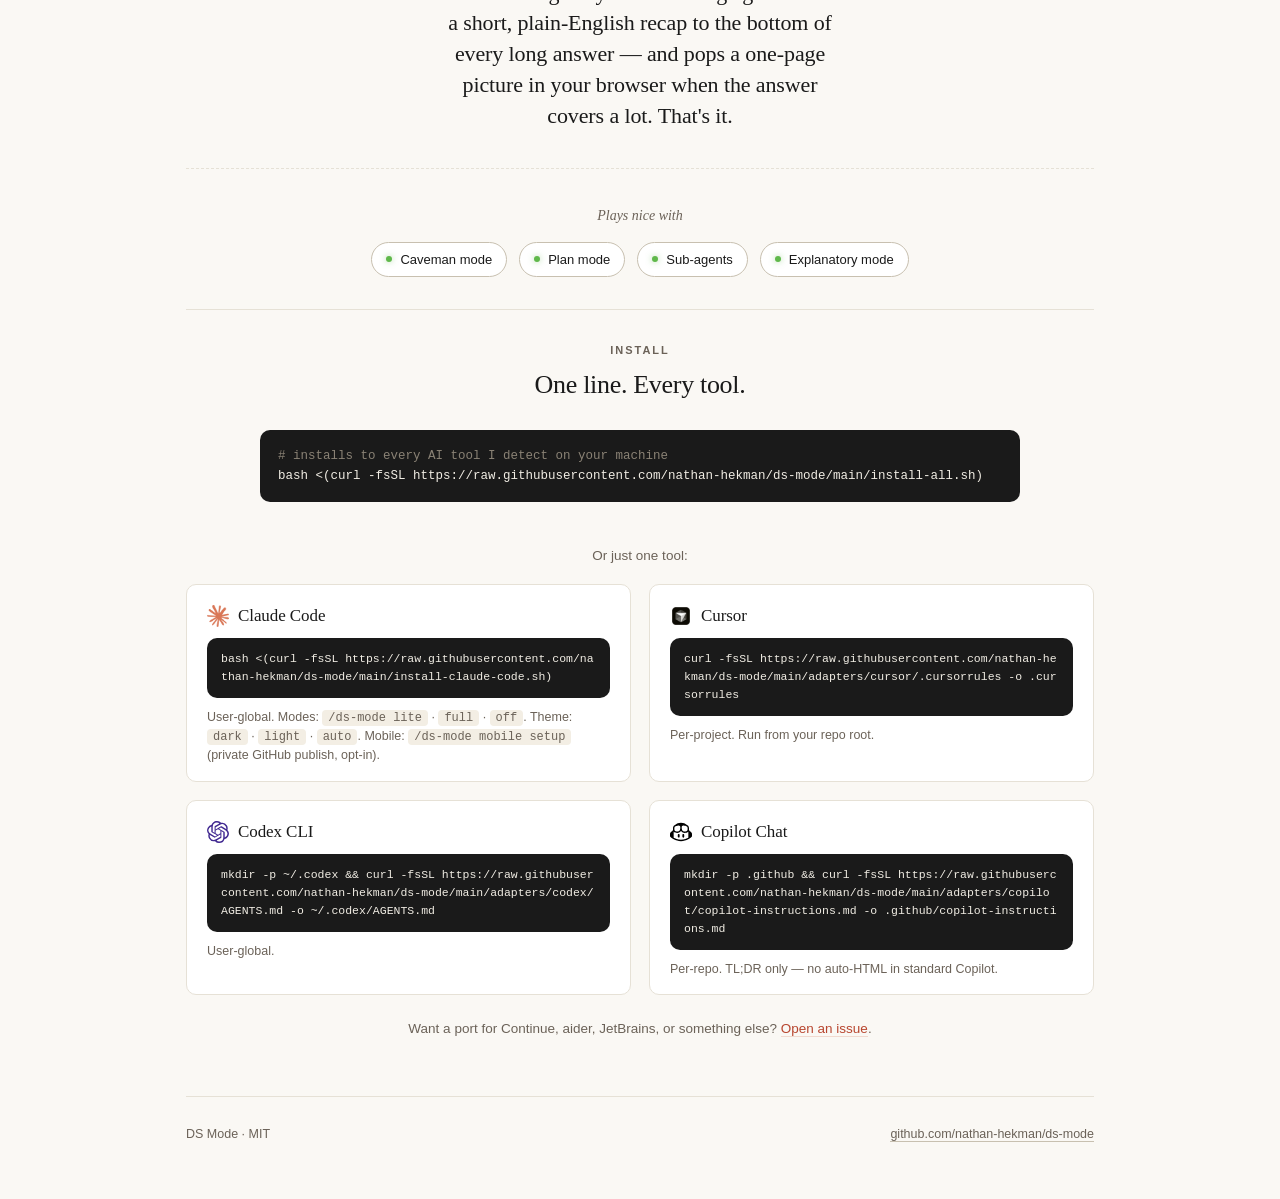
==== commit d5bb8b31: "docs: revert added 'features' section on landing page (keep page lean) v1.4.0 added a six-card 'What" ====
--- a/docs/index.html
+++ b/docs/index.html
@@ -233,19 +233,6 @@
     width: 6px; height: 6px; border-radius: 50%;
     background: #5fb84a;
     box-shadow: 0 0 6px rgba(95,184,74,0.5);
-  }
-
-  /* FEATURES */
-  .features { padding: 24px 0 48px; text-align: center; border-top: 1px solid var(--rule); }
-  .features .kicker { margin-bottom: 22px; }
-  .feature-grid { display: grid; grid-template-columns: repeat(3, minmax(0, 1fr)); gap: 22px; text-align: left; max-width: 920px; margin: 0 auto; }
-  .feature { padding: 16px 18px; border: 1px solid var(--rule); border-radius: 10px; background: #fff; }
-  .feature h4 { font-family: "Georgia", serif; font-weight: 500; font-size: 16px; letter-spacing: -0.005em; margin: 0 0 6px; color: var(--ink); }
-  .feature p { font-size: 13.5px; line-height: 1.5; color: var(--muted); margin: 0; }
-  .feature p code { font-family: "SF Mono", Menlo, Consolas, monospace; background: var(--paper-2); padding: 1px 5px; border-radius: 4px; font-size: 12px; color: var(--ink); }
-  .feature p em { color: var(--ink); font-style: italic; }
-  @media (max-width: 760px) {
-    .feature-grid { grid-template-columns: minmax(0, 1fr); gap: 14px; }
   }
 
   /* INSTALL */
@@ -410,37 +397,6 @@
   <section class="whatitis">
     <p class="kicker">What it is</p>
     <p class="whatitis-body">A free config for your AI coding agent. Adds a short, plain-English recap to the bottom of every long answer — and pops a one-page picture in your browser when the answer covers a lot. That's it.</p>
-  </section>
-
-  <!-- WHAT YOU GET -->
-  <section class="features">
-    <p class="kicker">What you get</p>
-    <div class="feature-grid">
-      <div class="feature">
-        <h4>Plain-English TL;DR</h4>
-        <p>Three bullets at the bottom of every long reply. Twelve words each. ELI8.</p>
-      </div>
-      <div class="feature">
-        <h4>One-page picture</h4>
-        <p>Auto-opens in your browser when the answer is long enough. Illustration-first, not boxes of words.</p>
-      </div>
-      <div class="feature">
-        <h4>Lite / full / off</h4>
-        <p>Pick how loud you want it. Lite skips the picture; full opens one when it earns one; off pauses everything.</p>
-      </div>
-      <div class="feature">
-        <h4>Light / dark / auto</h4>
-        <p>The picture follows your OS by default, or pin it with <code>/ds-mode dark</code> or <code>/ds-mode light</code>.</p>
-      </div>
-      <div class="feature">
-        <h4>Mobile mode</h4>
-        <p>Opt-in. Auto-publishes each picture to <em>your own private GitHub repo</em> so you can tap it from your phone. Only you can see them.</p>
-      </div>
-      <div class="feature">
-        <h4>Update nudge</h4>
-        <p>Quiet up-arrow on the corner chip when a new version's out. Never in the answer.</p>
-      </div>
-    </div>
   </section>
 
   <!-- PLAYS NICE WITH -->
